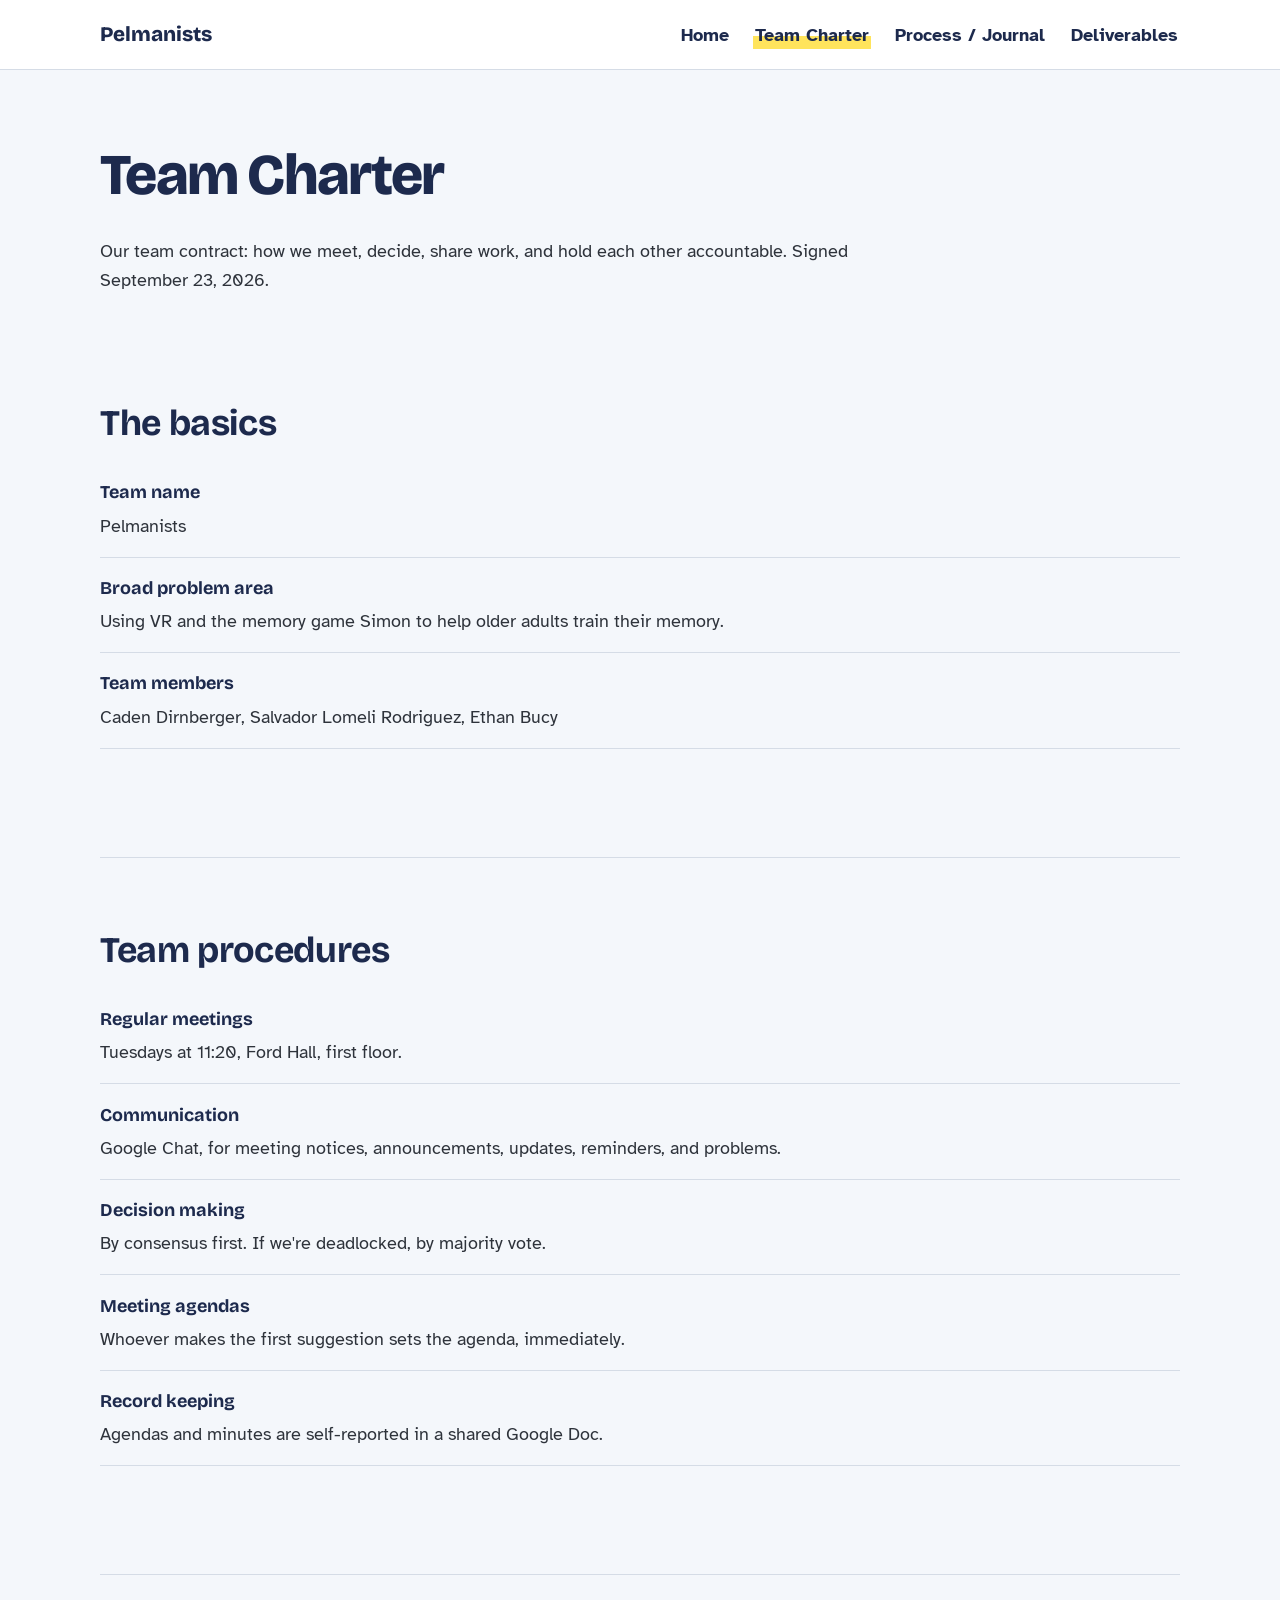
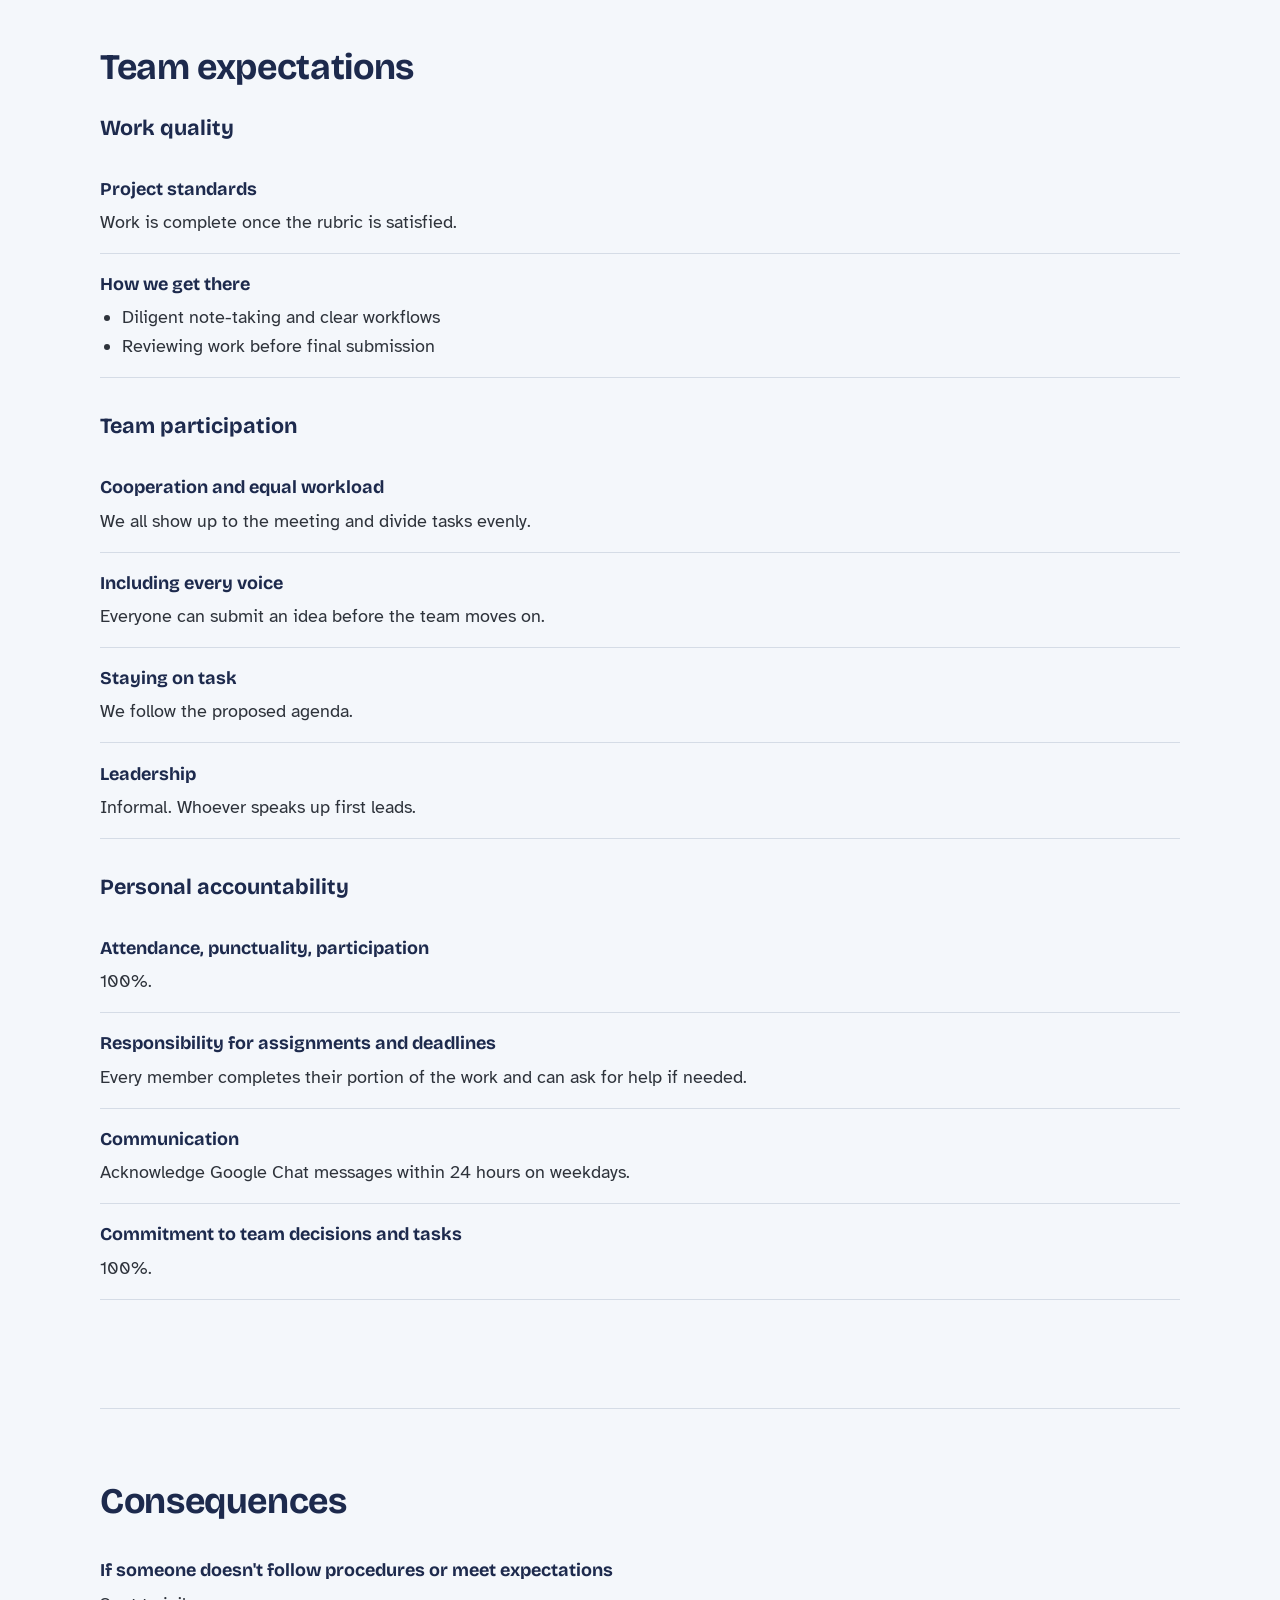
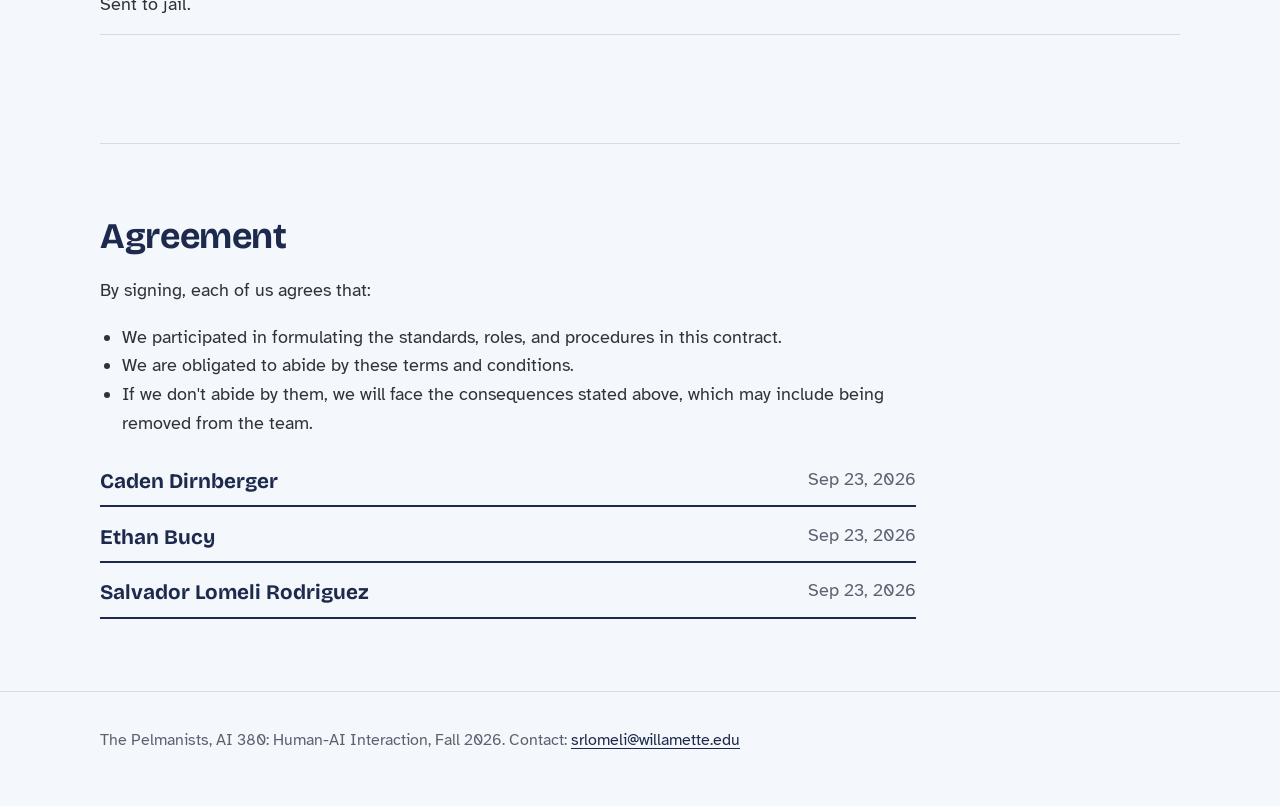
==== charter.html @ a28bd60d "inital website template" ====
<!DOCTYPE html>
<html lang="en">
<head>
  <meta charset="utf-8">
  <meta name="viewport" content="width=device-width, initial-scale=1">
  <title>Team Charter | Pelmanists</title>
  <meta name="description" content="Team contract for the Pelmanists: procedures, expectations, and accountability.">
  <link rel="preconnect" href="https://fonts.googleapis.com">
  <link rel="preconnect" href="https://fonts.gstatic.com" crossorigin>
  <link href="https://fonts.googleapis.com/css2?family=Atkinson+Hyperlegible:wght@400;700&family=Bricolage+Grotesque:wght@700;800&display=swap" rel="stylesheet">
  <link rel="stylesheet" href="styles.css">
</head>
<body>
  <a class="skip-link" href="#main">Skip to main content</a>

  <header class="site-header">
    <div class="wrap">
      <a class="team-mark" href="index.html">Pelmanists</a>
      <nav class="site-nav" aria-label="Main">
        <ul>
          <li><a href="index.html">Home</a></li>
          <li><a href="charter.html" aria-current="page">Team Charter</a></li>
          <li><a href="journal.html">Process / Journal</a></li>
          <li><a href="deliverables.html">Deliverables</a></li>
        </ul>
      </nav>
    </div>
  </header>

  <main id="main" class="wrap">
    <div class="page-intro">
      <h1>Team Charter</h1>
      <p>Our team contract: how we meet, decide, share work, and hold each other accountable. Signed September 23, 2026.</p>
    </div>

    <section aria-labelledby="basics-heading">
      <h2 id="basics-heading">The basics</h2>
      <dl class="charter-list">
        <div>
          <dt>Team name</dt>
          <dd>Pelmanists</dd>
        </div>
        <div>
          <dt>Broad problem area</dt>
          <dd>Using VR and the memory game Simon to help older adults train their memory.</dd>
        </div>
        <div>
          <dt>Team members</dt>
          <dd>Caden Dirnberger, Salvador Lomeli Rodriguez, Ethan Bucy</dd>
        </div>
      </dl>
    </section>

    <section aria-labelledby="procedures-heading">
      <h2 id="procedures-heading">Team procedures</h2>
      <dl class="charter-list">
        <div>
          <dt>Regular meetings</dt>
          <dd>Tuesdays at 11:20, Ford Hall, first floor.</dd>
        </div>
        <div>
          <dt>Communication</dt>
          <dd>Google Chat, for meeting notices, announcements, updates, reminders, and problems.</dd>
        </div>
        <div>
          <dt>Decision making</dt>
          <dd>By consensus first. If we're deadlocked, by majority vote.</dd>
        </div>
        <div>
          <dt>Meeting agendas</dt>
          <dd>Whoever makes the first suggestion sets the agenda, immediately.</dd>
        </div>
        <div>
          <dt>Record keeping</dt>
          <dd>Agendas and minutes are self-reported in a shared Google Doc.</dd>
        </div>
      </dl>
    </section>

    <section aria-labelledby="expectations-heading">
      <h2 id="expectations-heading">Team expectations</h2>

      <h3>Work quality</h3>
      <dl class="charter-list">
        <div>
          <dt>Project standards</dt>
          <dd>Work is complete once the rubric is satisfied.</dd>
        </div>
        <div>
          <dt>How we get there</dt>
          <dd>
            <ul>
              <li>Diligent note-taking and clear workflows</li>
              <li>Reviewing work before final submission</li>
            </ul>
          </dd>
        </div>
      </dl>

      <h3>Team participation</h3>
      <dl class="charter-list">
        <div>
          <dt>Cooperation and equal workload</dt>
          <dd>We all show up to the meeting and divide tasks evenly.</dd>
        </div>
        <div>
          <dt>Including every voice</dt>
          <dd>Everyone can submit an idea before the team moves on.</dd>
        </div>
        <div>
          <dt>Staying on task</dt>
          <dd>We follow the proposed agenda.</dd>
        </div>
        <div>
          <dt>Leadership</dt>
          <dd>Informal. Whoever speaks up first leads.</dd>
        </div>
      </dl>

      <h3>Personal accountability</h3>
      <dl class="charter-list">
        <div>
          <dt>Attendance, punctuality, participation</dt>
          <dd>100%.</dd>
        </div>
        <div>
          <dt>Responsibility for assignments and deadlines</dt>
          <dd>Every member completes their portion of the work and can ask for help if needed.</dd>
        </div>
        <div>
          <dt>Communication</dt>
          <dd>Acknowledge Google Chat messages within 24 hours on weekdays.</dd>
        </div>
        <div>
          <dt>Commitment to team decisions and tasks</dt>
          <dd>100%.</dd>
        </div>
      </dl>
    </section>

    <section aria-labelledby="consequences-heading">
      <h2 id="consequences-heading">Consequences</h2>
      <dl class="charter-list">
        <div>
          <dt>If someone doesn't follow procedures or meet expectations</dt>
          <dd>Sent to jail.</dd>
        </div>
      </dl>
    </section>

    <section aria-labelledby="agreement-heading">
      <h2 id="agreement-heading">Agreement</h2>
      <p>By signing, each of us agrees that:</p>
      <ul class="agreement">
        <li>We participated in formulating the standards, roles, and procedures in this contract.</li>
        <li>We are obligated to abide by these terms and conditions.</li>
        <li>If we don't abide by them, we will face the consequences stated above, which may include being removed from the team.</li>
      </ul>
      <ul class="signatures">
        <li><span class="sig-name">Caden Dirnberger</span> <time datetime="2026-09-23">Sep 23, 2026</time></li>
        <li><span class="sig-name">Ethan Bucy</span> <time datetime="2026-09-23">Sep 23, 2026</time></li>
        <li><span class="sig-name">Salvador Lomeli Rodriguez</span> <time datetime="2026-09-23">Sep 23, 2026</time></li>
      </ul>
    </section>
  </main>

  <footer class="site-footer">
    <div class="wrap">
      <p>The Pelmanists, AI 380: Human-AI Interaction, Fall 2026. Contact: <a href="mailto:srlomeli@willamette.edu">srlomeli@willamette.edu</a></p>
    </div>
  </footer>
</body>
</html>
---- styles.css ----
/* ---------- Tokens ---------- */
:root {
  --paper: #f4f7fb;
  --surface: #ffffff;
  --ink: #1d2a4d;        /* headings, links */
  --graphite: #2e333b;   /* body text */
  --muted: #5a6270;
  --rule: #d5dce6;
  --highlight: #ffe45c;  /* the one bold element: highlighter marks */
  --grid: rgba(29, 42, 77, 0.07);
  --focus: #1d4ed8;
  --radius-sm: 4px;
  --radius-lg: 14px;
  --measure: 68ch;
  --font-display: "Bricolage Grotesque", "Segoe UI", system-ui, sans-serif;
  --font-body: "Atkinson Hyperlegible", "Segoe UI", system-ui, sans-serif;
}
@media (prefers-color-scheme: dark) {
  :root {
    --paper: #12161f;
    --surface: #1a2030;
    --ink: #c9d6ff;
    --graphite: #e3e6ec;
    --muted: #a3aab8;
    --rule: #2e3648;
    --highlight: #b8a22c;
    --grid: rgba(201, 214, 255, 0.06);
    --focus: #8fb0ff;
  }
}

/* ---------- Base ---------- */
*, *::before, *::after { box-sizing: border-box; }
html { font-size: 112.5%; }
body {
  margin: 0;
  background: var(--paper);
  color: var(--graphite);
  font-family: var(--font-body);
  line-height: 1.6;
}
img { max-width: 100%; display: block; }
h1, h2, h3 { font-family: var(--font-display); color: var(--ink); line-height: 1.15; margin: 0 0 0.5em; }
h1 { font-size: clamp(2.4rem, 7vw, 4.6rem); font-weight: 800; letter-spacing: -0.03em; }
h2 { font-size: clamp(1.5rem, 3vw, 2rem); font-weight: 700; letter-spacing: -0.01em; }
h3 { font-size: 1.2rem; font-weight: 700; }
p { margin: 0 0 1em; max-width: var(--measure); }
a { color: var(--ink); text-underline-offset: 3px; }
a:hover { text-decoration-thickness: 3px; }
:focus-visible { outline: 3px solid var(--focus); outline-offset: 3px; border-radius: 2px; }

.skip-link {
  position: absolute; left: 1rem; top: -4rem;
  background: var(--ink); color: var(--paper);
  padding: 0.6rem 1rem; z-index: 10; border-radius: var(--radius-sm);
}
.skip-link:focus { top: 1rem; }

.wrap { width: min(1080px, 100% - 2.5rem); margin-inline: auto; }

/* ---------- Header / nav ---------- */
.site-header { border-bottom: 1px solid var(--rule); background: var(--surface); }
.site-header .wrap {
  display: flex; flex-wrap: wrap; align-items: center; justify-content: space-between;
  gap: 0.75rem; padding-block: 1rem;
}
.team-mark { font-family: var(--font-display); font-weight: 800; font-size: 1.15rem; color: var(--ink); text-decoration: none; }
.site-nav ul { list-style: none; display: flex; flex-wrap: wrap; gap: 0.25rem 1.25rem; margin: 0; padding: 0; }
.site-nav a { text-decoration: none; font-weight: 700; padding: 0.2rem 0.1rem; }
.site-nav a[aria-current="page"] {
  background: linear-gradient(transparent 55%, var(--highlight) 55%);
}

/* ---------- Hero (graph-paper) ---------- */
.hero {
  background-color: var(--paper);
  background-image:
    linear-gradient(var(--grid) 1px, transparent 1px),
    linear-gradient(90deg, var(--grid) 1px, transparent 1px);
  background-size: 28px 28px;
  padding-block: clamp(3rem, 9vw, 6.5rem) clamp(2.5rem, 6vw, 4rem);
  border-bottom: 1px solid var(--rule);
}
.hero .tagline { font-size: clamp(1.15rem, 2.2vw, 1.45rem); color: var(--graphite); max-width: 40ch; }
.hero .course { color: var(--muted); font-size: 0.95rem; }

main section { padding-block: clamp(2.5rem, 6vw, 4rem); }
main section + section { border-top: 1px solid var(--rule); }
.page-intro { padding-block: clamp(2.5rem, 6vw, 4rem) 1rem; }
.page-intro h1 { font-size: clamp(2rem, 5vw, 3.2rem); }

/* ---------- Team ---------- */
.team-grid {
  display: grid; gap: 2rem;
  grid-template-columns: repeat(auto-fit, minmax(220px, 1fr));
  list-style: none; padding: 0; margin: 1.5rem 0 0;
}
.member img, .member .avatar {
  width: 100%; aspect-ratio: 1; object-fit: cover;
  border-radius: var(--radius-lg); margin-bottom: 0.9rem;
  background: var(--surface); border: 1px solid var(--rule);
}
.member .avatar {
  display: grid; place-items: center;
  font-family: var(--font-display); font-size: 3rem; font-weight: 800; color: var(--ink);
}
.member h3 { margin-bottom: 0.1rem; }
.member .role { color: var(--muted); font-weight: 700; font-size: 0.95rem; margin-bottom: 0.6rem; }
.member p { font-size: 0.95rem; }

/* ---------- Journal timeline ---------- */
.timeline { list-style: none; padding: 0; margin: 0; border-left: 3px solid var(--rule); }
.entry { position: relative; padding: 0 0 2.75rem 1.75rem; }
.entry::before {
  content: ""; position: absolute; left: -9px; top: 0.45rem;
  width: 15px; height: 15px; border-radius: 50%;
  background: var(--highlight); border: 3px solid var(--ink);
}
.entry .date { color: var(--muted); font-size: 0.95rem; display: block; margin-bottom: 0.25rem; }
.entry h2 { font-size: 1.45rem; }
.entry h3 { font-size: 1.02rem; margin-top: 1.1rem; }
.entry ul { max-width: var(--measure); padding-left: 1.2rem; }
.entry figure { margin: 1rem 0; max-width: 560px; }
.entry figcaption { color: var(--muted); font-size: 0.9rem; margin-top: 0.4rem; }

/* ---------- Deliverables table ---------- */
.table-scroll { overflow-x: auto; }
table { border-collapse: collapse; width: 100%; min-width: 560px; background: var(--surface); }
caption { text-align: left; color: var(--muted); padding-bottom: 0.75rem; }
th, td { text-align: left; padding: 0.85rem 1rem; border-bottom: 1px solid var(--rule); vertical-align: top; }
thead th { font-family: var(--font-display); color: var(--ink); border-bottom: 2px solid var(--ink); }
.status { font-weight: 700; white-space: nowrap; }
.status.done { background: linear-gradient(transparent 55%, var(--highlight) 55%); }
.status.upcoming { color: var(--muted); }
.status.progress { color: var(--ink); border-bottom: 2px dashed var(--ink); }

/* ---------- Footer ---------- */
.site-footer { border-top: 1px solid var(--rule); padding-block: 2rem; color: var(--muted); font-size: 0.9rem; }

@media (prefers-reduced-motion: reduce) {
  * { scroll-behavior: auto !important; transition: none !important; animation: none !important; }
}

.visually-hidden {
  position: absolute !important; width: 1px; height: 1px; overflow: hidden;
  clip: rect(0 0 0 0); white-space: nowrap;
}
code { font-size: 0.9em; background: var(--surface); padding: 0.1em 0.35em; border-radius: var(--radius-sm); border: 1px solid var(--rule); }
.ai-note { font-size: 0.85rem; margin-top: 0.5rem; }

/* ---------- Team charter ---------- */
.charter-list { margin: 1rem 0 2rem; padding: 0; }
.charter-list > div { padding: 0.9rem 0; border-bottom: 1px solid var(--rule); }
.charter-list dt { font-family: var(--font-display); font-weight: 700; color: var(--ink); margin-bottom: 0.25rem; }
.charter-list dd { margin: 0; max-width: var(--measure); }
.charter-list dd ul { margin: 0; padding-left: 1.2rem; }
.charter-list .pending { color: var(--muted); font-style: italic; }
main section h3 { margin-top: 1.5rem; }
.agreement { max-width: var(--measure); padding-left: 1.2rem; }
.signatures { list-style: none; padding: 0; margin: 1.5rem 0 0; display: grid; gap: 0.75rem; max-width: var(--measure); }
.signatures li { display: flex; flex-wrap: wrap; justify-content: space-between; gap: 0.5rem; padding-bottom: 0.4rem; border-bottom: 2px solid var(--ink); }
.sig-name { font-family: var(--font-display); font-weight: 700; color: var(--ink); font-size: 1.15rem; }
.signatures time { color: var(--muted); }
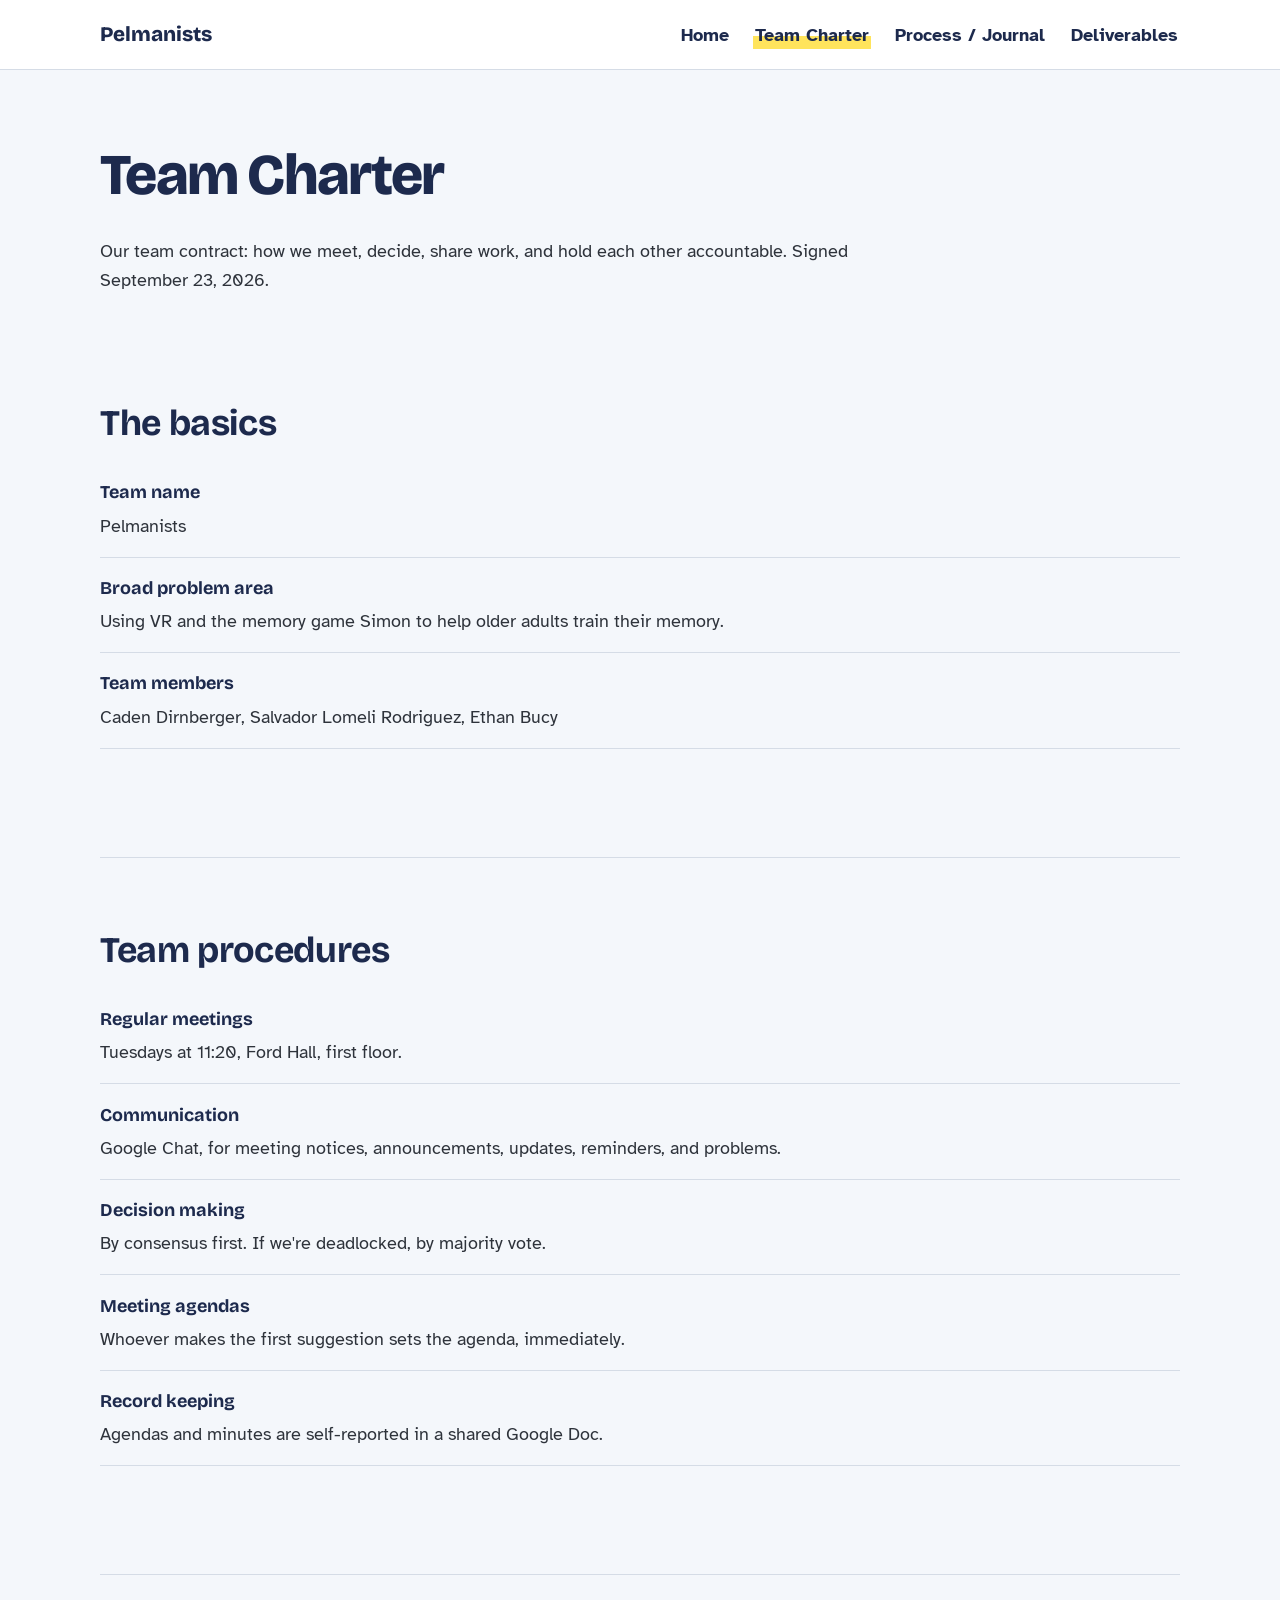
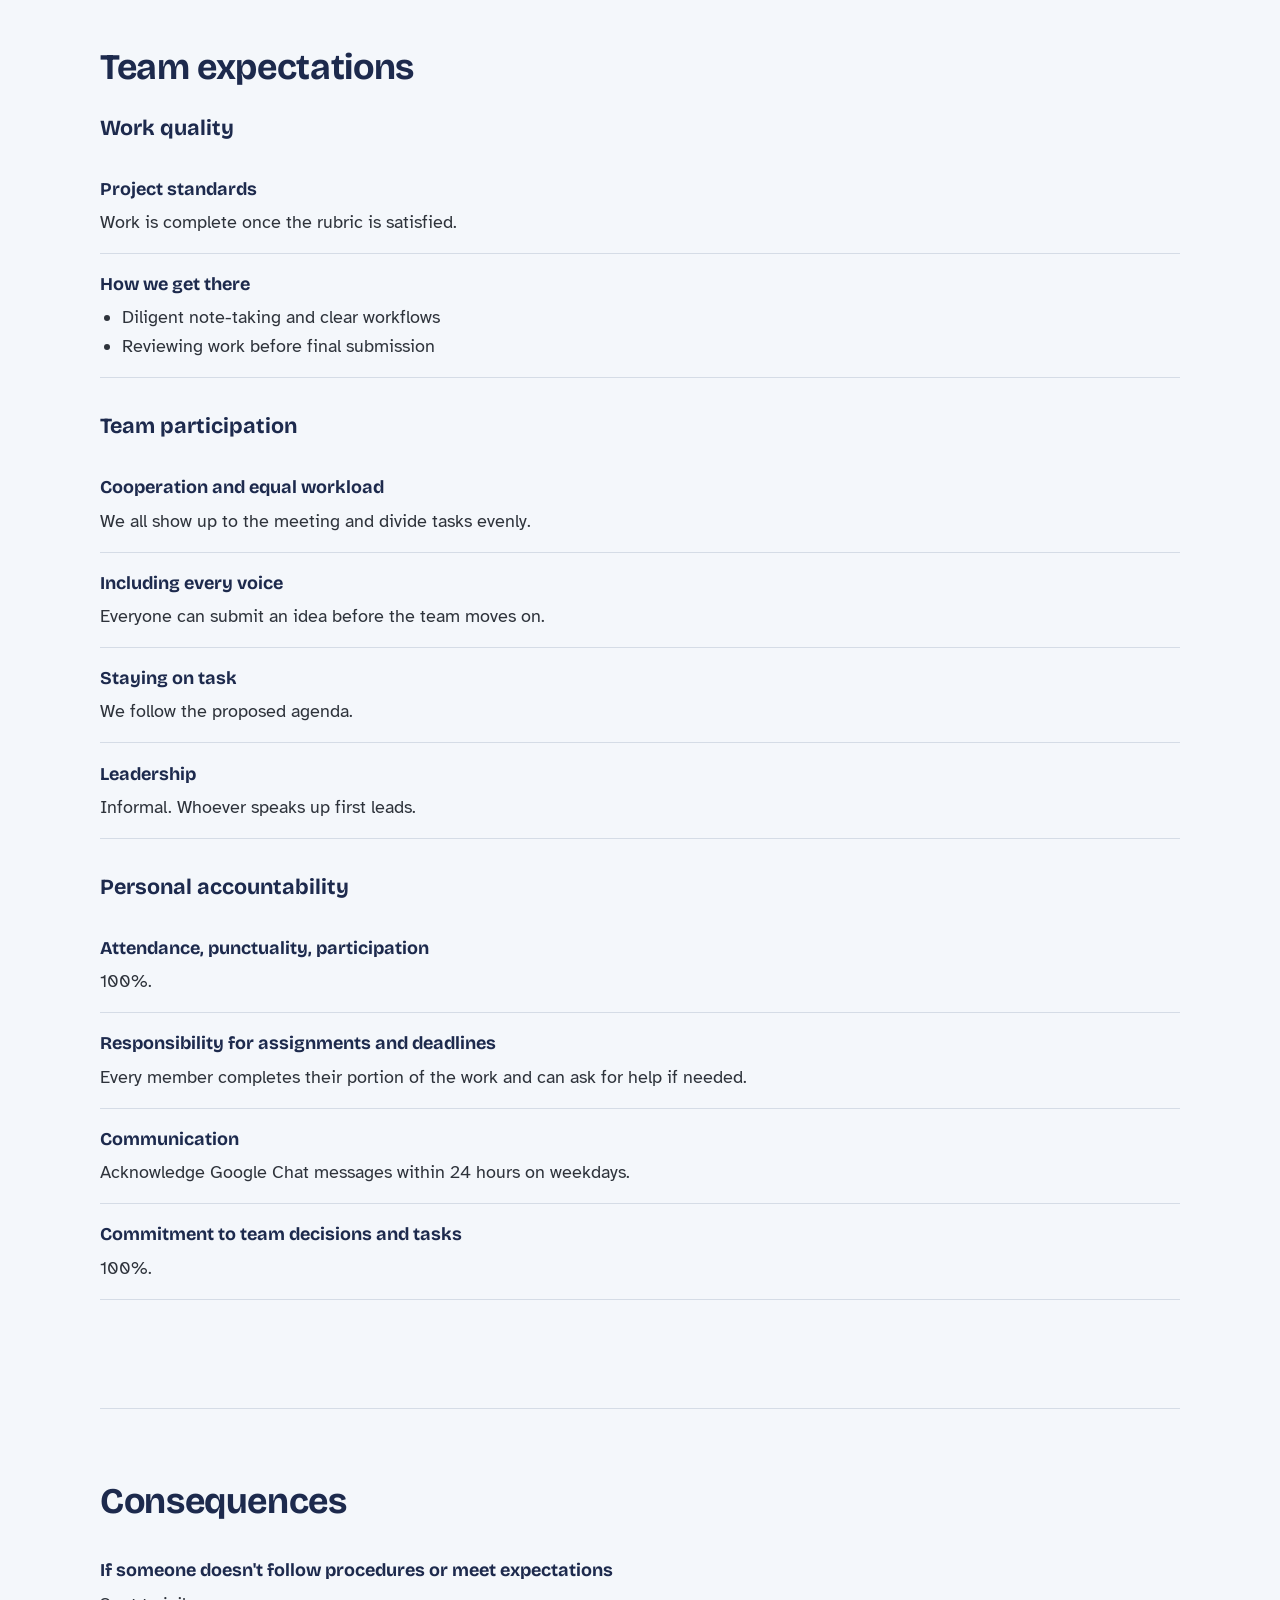
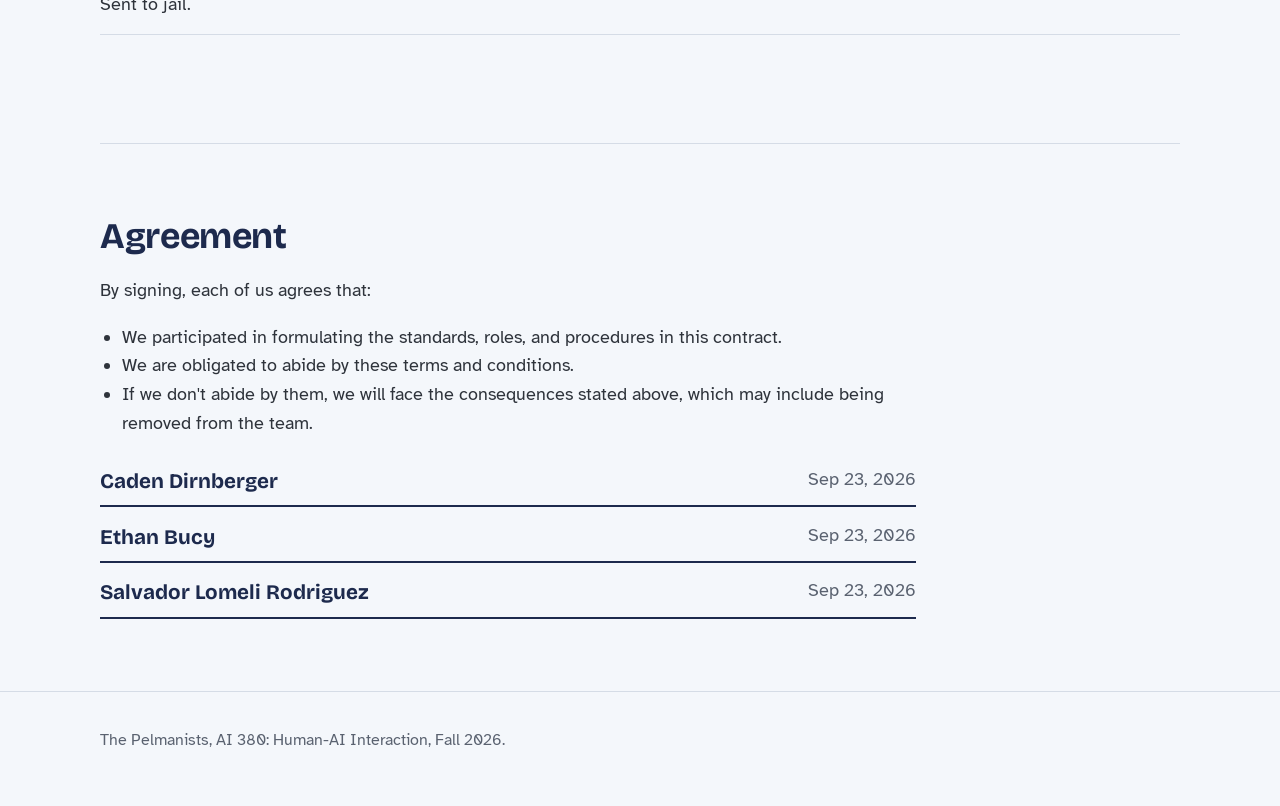
==== commit 10da8d76: "fix the gp1 broken link, update the index.html to include the new project, gp2 added, journal update" ====
--- a/charter.html
+++ b/charter.html
@@ -166,7 +166,7 @@
 
   <footer class="site-footer">
     <div class="wrap">
-      <p>The Pelmanists, AI 380: Human-AI Interaction, Fall 2026. Contact: <a href="mailto:srlomeli@willamette.edu">srlomeli@willamette.edu</a></p>
+      <p>The Pelmanists, AI 380: Human-AI Interaction, Fall 2026.</p>
     </div>
   </footer>
 </body>
--- a/styles.css
+++ b/styles.css
@@ -105,7 +105,7 @@
   font-family: var(--font-display); font-size: 3rem; font-weight: 800; color: var(--ink);
 }
 .member h3 { margin-bottom: 0.1rem; }
-.member .role { color: var(--muted); font-weight: 700; font-size: 0.95rem; margin-bottom: 0.6rem; }
+.member .major-year { color: var(--muted); font-weight: 700; font-size: 0.95rem; margin-bottom: 0.6rem; }
 .member p { font-size: 0.95rem; }
 
 /* ---------- Journal timeline ---------- */
@@ -161,3 +161,40 @@
 .signatures li { display: flex; flex-wrap: wrap; justify-content: space-between; gap: 0.5rem; padding-bottom: 0.4rem; border-bottom: 2px solid var(--ink); }
 .sig-name { font-family: var(--font-display); font-weight: 700; color: var(--ink); font-size: 1.15rem; }
 .signatures time { color: var(--muted); }
+
+/* ---------- GP1 page ---------- */
+.todo {
+  background: var(--highlight); color: #1d2a4d;
+  padding: 0.05em 0.35em; border-radius: var(--radius-sm); font-weight: 700;
+}
+.todo-block {
+  border: 2px dashed var(--ink); border-radius: var(--radius-sm);
+  padding: 0.9rem 1rem; margin: 1rem 0; max-width: var(--measure);
+}
+.todo-block p:last-child, .todo-block ul:last-child { margin-bottom: 0; }
+.facts { margin: 1rem 0; padding: 0; max-width: var(--measure); }
+.facts > div { display: grid; grid-template-columns: 11rem 1fr; gap: 0.25rem 1rem; padding: 0.55rem 0; border-bottom: 1px solid var(--rule); }
+.facts dt { font-weight: 700; color: var(--ink); }
+.facts dd { margin: 0; }
+@media (max-width: 560px) { .facts > div { grid-template-columns: 1fr; } }
+
+.flow { list-style: none; padding: 0; margin: 1.25rem 0; display: grid; gap: 0.6rem; max-width: 760px; counter-reset: step; }
+.flow li {
+  counter-increment: step; display: grid; grid-template-columns: 2.6rem 1fr; gap: 0.2rem 0.9rem;
+  align-items: start; padding: 0.7rem 0.9rem; background: var(--surface);
+  border: 1px solid var(--rule); border-radius: var(--radius-sm);
+}
+.flow li::before {
+  content: counter(step); grid-row: span 2; display: grid; place-items: center;
+  width: 2.3rem; height: 2.3rem; border-radius: 50%;
+  background: var(--highlight); color: #1d2a4d; border: 3px solid var(--ink);
+  font-family: var(--font-display); font-weight: 800;
+}
+.flow .kind { color: var(--muted); font-size: 0.9rem; }
+.flow .name { font-weight: 700; color: var(--ink); }
+.flow .loop { grid-column: 2; font-size: 0.9rem; color: var(--muted); }
+
+.screen-table { min-width: 980px; font-size: 0.92rem; }
+.screen-table td:first-child, .screen-table th:first-child { white-space: nowrap; }
+.screen-table ul { margin: 0; padding-left: 1rem; }
+.links-list { max-width: var(--measure); padding-left: 1.2rem; }
